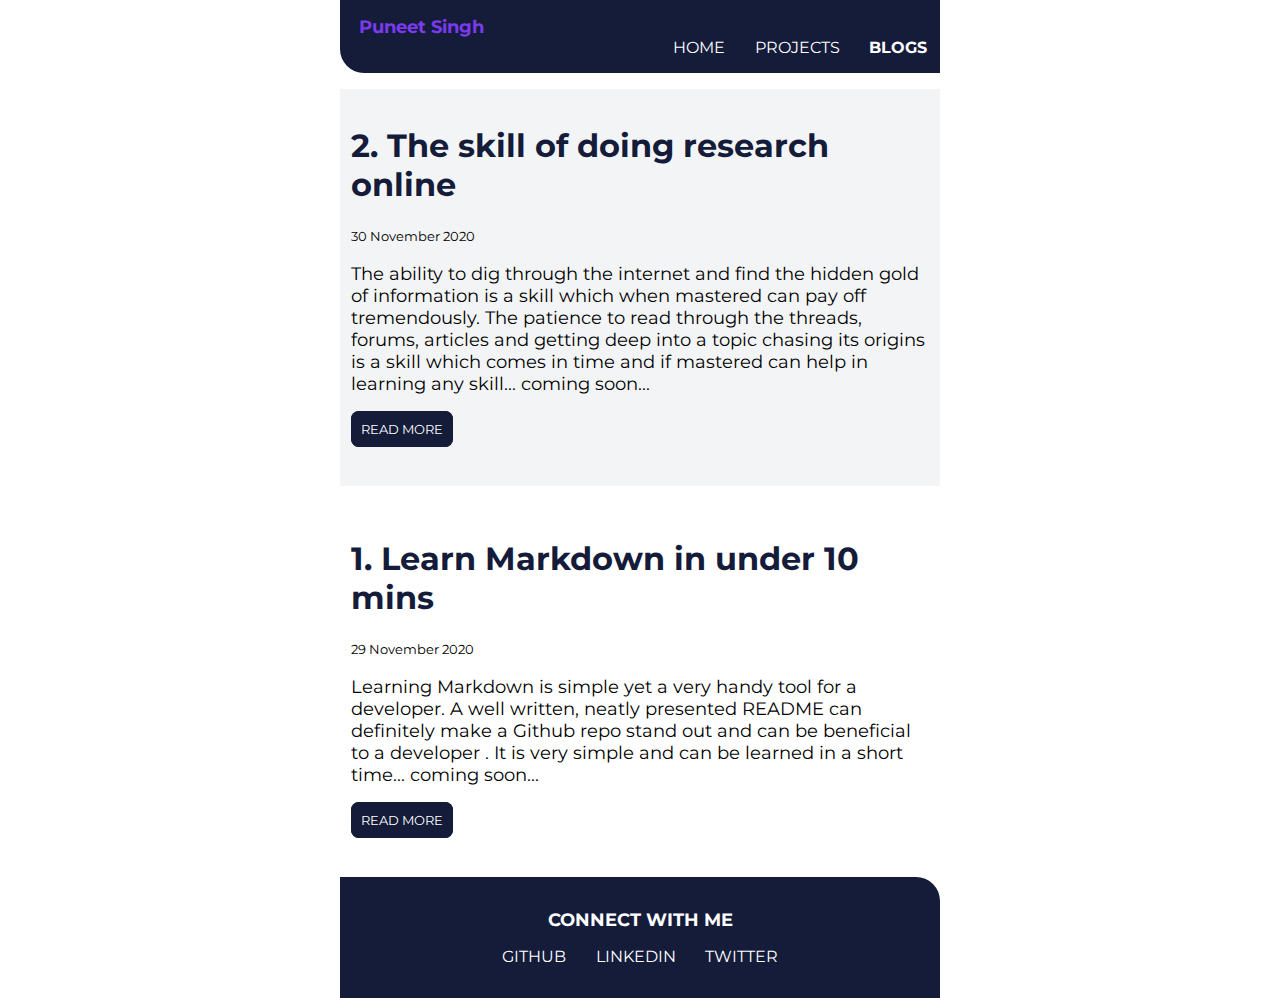
==== blogs.html @ 94b58c16 "Update blogs.html" ====
<!DOCTYPE html>
<html lang="en">

<head>
    <meta charset="UTF-8">
    <meta name="viewport" content="width=device-width, initial-scale=1.0">
    <title>Puneet Singh | Blogs</title>
    <link href="main.css" rel="stylesheet">
</head>

<body>

    <nav class="navigation">
        <div class="brand">
            <a href = "index.html" id="link-brand">Puneet Singh</a>
        </div>
        <ul>
            <li><a href = "index.html">home</a></li>
            <li><a href = "projects.html">projects</a></li>
            <li><a href = "blogs.html" class="active">blogs</a></li>
        </ul>
    </nav>
        <section class="section ow">
            <h1>2. The skill of doing research online</h1>
            <small>30 November 2020</small>
            <p>The ability to dig through the internet and find the hidden gold of information is a skill which when mastered can pay off tremendously. The patience to read through the threads, forums, articles and getting deep into a topic chasing its origins is a skill which comes in time and if mastered can help in learning any skill...
            coming soon...            
            </p>
            <a class="link link-primary" href="/">Read More</a>
        </section>
        <section class="section">
            <h1>1. Learn Markdown in under 10 mins</h1>
            <small>29 November 2020</small>
            <p>Learning Markdown is simple yet a very handy tool for a developer. A well written, neatly presented README can definitely make a Github repo stand out and can be beneficial to a developer . It is very simple and can be learned in a short time...
            coming soon...
            </p>
            <a class="link link-primary" href="/">Read More</a>
        </section>         

    <footer class="footer">
        <div class="footer-header">
            Connect with me
        </div>
        <ul>
            <li><a href = "https://github.com/puneetsingh99">github</a></li>
            <li><a href = "https://www.linkedin.com/in/puneet-singh-7b6990199/">linkedin</a></li>
            <li><a href = "https://twitter.com/puneet_333">twitter</a></li>
        </ul>
    </footer>
</body>
---- main.css ----
@import url('https://fonts.googleapis.com/css2?family=Montserrat:wght@400;700&display=swap');

:root {
    --primary: #141c3a;;
    --secondary: #7C3AED;
    --gray: #F3F4F6;
    --dark-gray:#6B7280;
}

body{
    font-family: 'Montserrat', sans-serif;
    max-width: 600px;
    margin: auto;
}

hr{
    margin: 2rem 0rem;
}

a {
    text-decoration: none;
    text-transform: uppercase;
}

ul{
    list-style: none;
    margin: 0px;
}

.active{
    font-weight: bold;
}
/* navigation */
.navigation{
    background-color: var(--primary);
    border-bottom-left-radius: 1.5rem;
    padding: 1rem 0rem;
}

#link-brand{
    text-transform: capitalize;
    font-weight: bold;
    font-size: large;
    color: var(--secondary);
    padding-left:0.8rem;
    margin: 0.4rem;
}


.navigation ul {
    text-align: right;
}

.navigation li {
    display: inline-block;
    padding: 0rem 0.8rem;
    margin: 0px;
}

.navigation a{
    color: white;
    text-transform: uppercase;
}

/* hero */

.hero{
    padding: 2rem;
    padding-top: 4rem;
}

.hero img{
    display: block;
    width: 350px;
    margin: auto;

}

.hero .hero-heading{
    text-align: center;
    margin: auto;
    margin-bottom: 0.3rem;
    padding-top: 1rem;
    color: var(--dark-gray);
}

.hero .hero-heading .heading-inverted {
    color: var(--primary);
}

/* section */
.section{
    margin-top: 1rem;
    /* margin-bottom: 2rem; */
    padding: 1rem 0.7rem;
    padding-bottom: 2rem;
    padding-bottom: 3rem;
}
.section h1{
    color: var(--primary);
}

.section p{
    font-size: large;
    margin-bottom: 1.5rem;
}
.tech-logo img{

    width: 56px;
    margin: 2rem;
}
.ow{
    background-color: var(--gray);
}


.link{
    box-sizing: border-box;
    border-radius:0.5rem;
    padding: 0.5rem 0.5rem;
    font-size: small;
    border: 2px solid var(--primary);
    
}
.link-primary{
    
    background-color: var(--primary);
    margin-right: 1rem;
    color: white;
    
}
.link-secondary{
    color: var(--primary);
}



/* footer */
.footer{
    background-color: var(--primary);
    border-top-right-radius: 1.5rem;
    padding: 2rem 1rem;
}

.footer .footer-header{
    color: white;
    font-weight: bold;
    text-transform: uppercase;
    font-size: large;
    text-align: center;
    
}

.footer ul{
    padding-inline-start: 0px;
    text-align: center;
}

.footer li{
    display: inline-block;
    margin-top: 1rem;
    padding: 0rem 0.8rem;
}

.footer a{
    color: white;
}
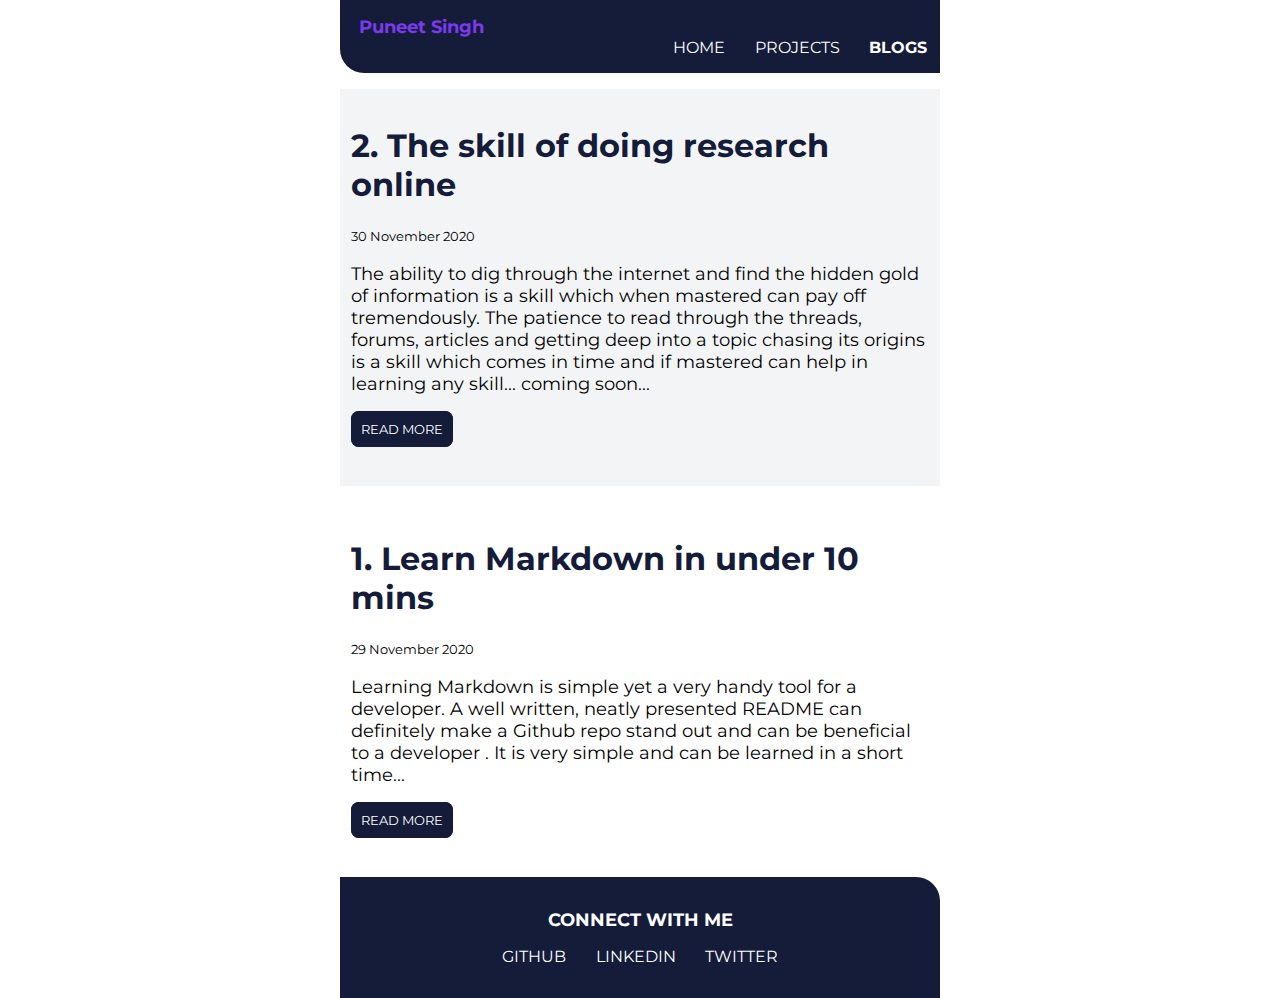
==== commit 8646b612: "Added blog 1" ====
--- a/blogs.html
+++ b/blogs.html
@@ -32,9 +32,8 @@
             <h1>1. Learn Markdown in under 10 mins</h1>
             <small>29 November 2020</small>
             <p>Learning Markdown is simple yet a very handy tool for a developer. A well written, neatly presented README can definitely make a Github repo stand out and can be beneficial to a developer . It is very simple and can be learned in a short time...
-            coming soon...
             </p>
-            <a class="link link-primary" href="/">Read More</a>
+            <a class="link link-primary" href="blogs/blog-markdown.md">Read More</a>
         </section>         
 
     <footer class="footer">
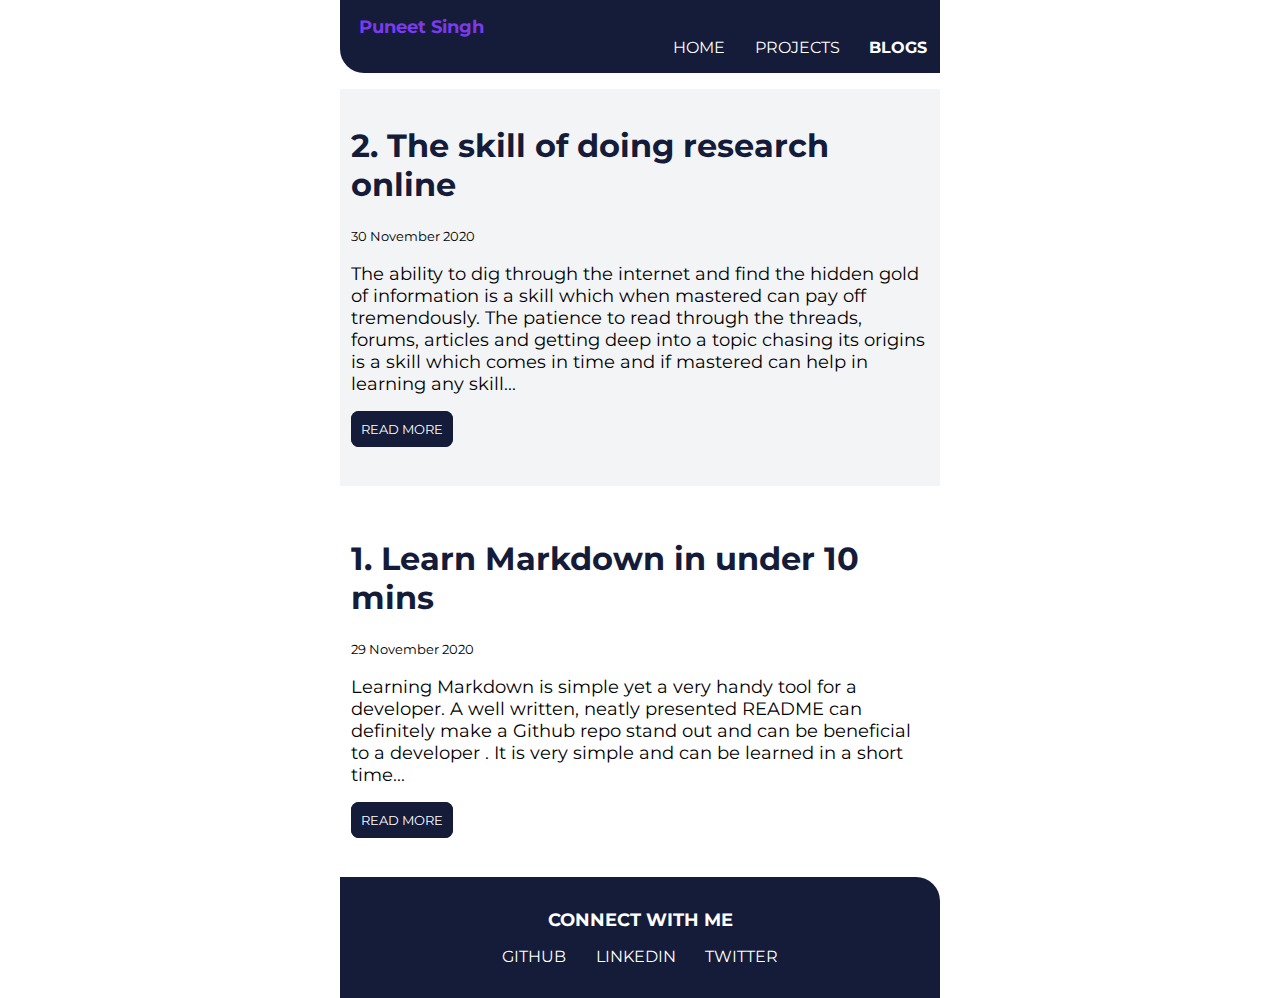
==== commit d303e5fa: "Added blog-2" ====
--- a/blogs.html
+++ b/blogs.html
@@ -23,8 +23,7 @@
         <section class="section ow">
             <h1>2. The skill of doing research online</h1>
             <small>30 November 2020</small>
-            <p>The ability to dig through the internet and find the hidden gold of information is a skill which when mastered can pay off tremendously. The patience to read through the threads, forums, articles and getting deep into a topic chasing its origins is a skill which comes in time and if mastered can help in learning any skill...
-            coming soon...            
+            <p>The ability to dig through the internet and find the hidden gold of information is a skill which when mastered can pay off tremendously. The patience to read through the threads, forums, articles and getting deep into a topic chasing its origins is a skill which comes in time and if mastered can help in learning any skill...           
             </p>
             <a class="link link-primary" href="/">Read More</a>
         </section>
@@ -33,7 +32,7 @@
             <small>29 November 2020</small>
             <p>Learning Markdown is simple yet a very handy tool for a developer. A well written, neatly presented README can definitely make a Github repo stand out and can be beneficial to a developer . It is very simple and can be learned in a short time...
             </p>
-            <a class="link link-primary" href="blogs/blog-markdown.md">Read More</a>
+            <a class="link link-primary" href="https://github.com/puneetsingh99/portfolio-puneetsingh/blob/main/blogs/blog-markdown.md">Read More</a>
         </section>         
 
     <footer class="footer">
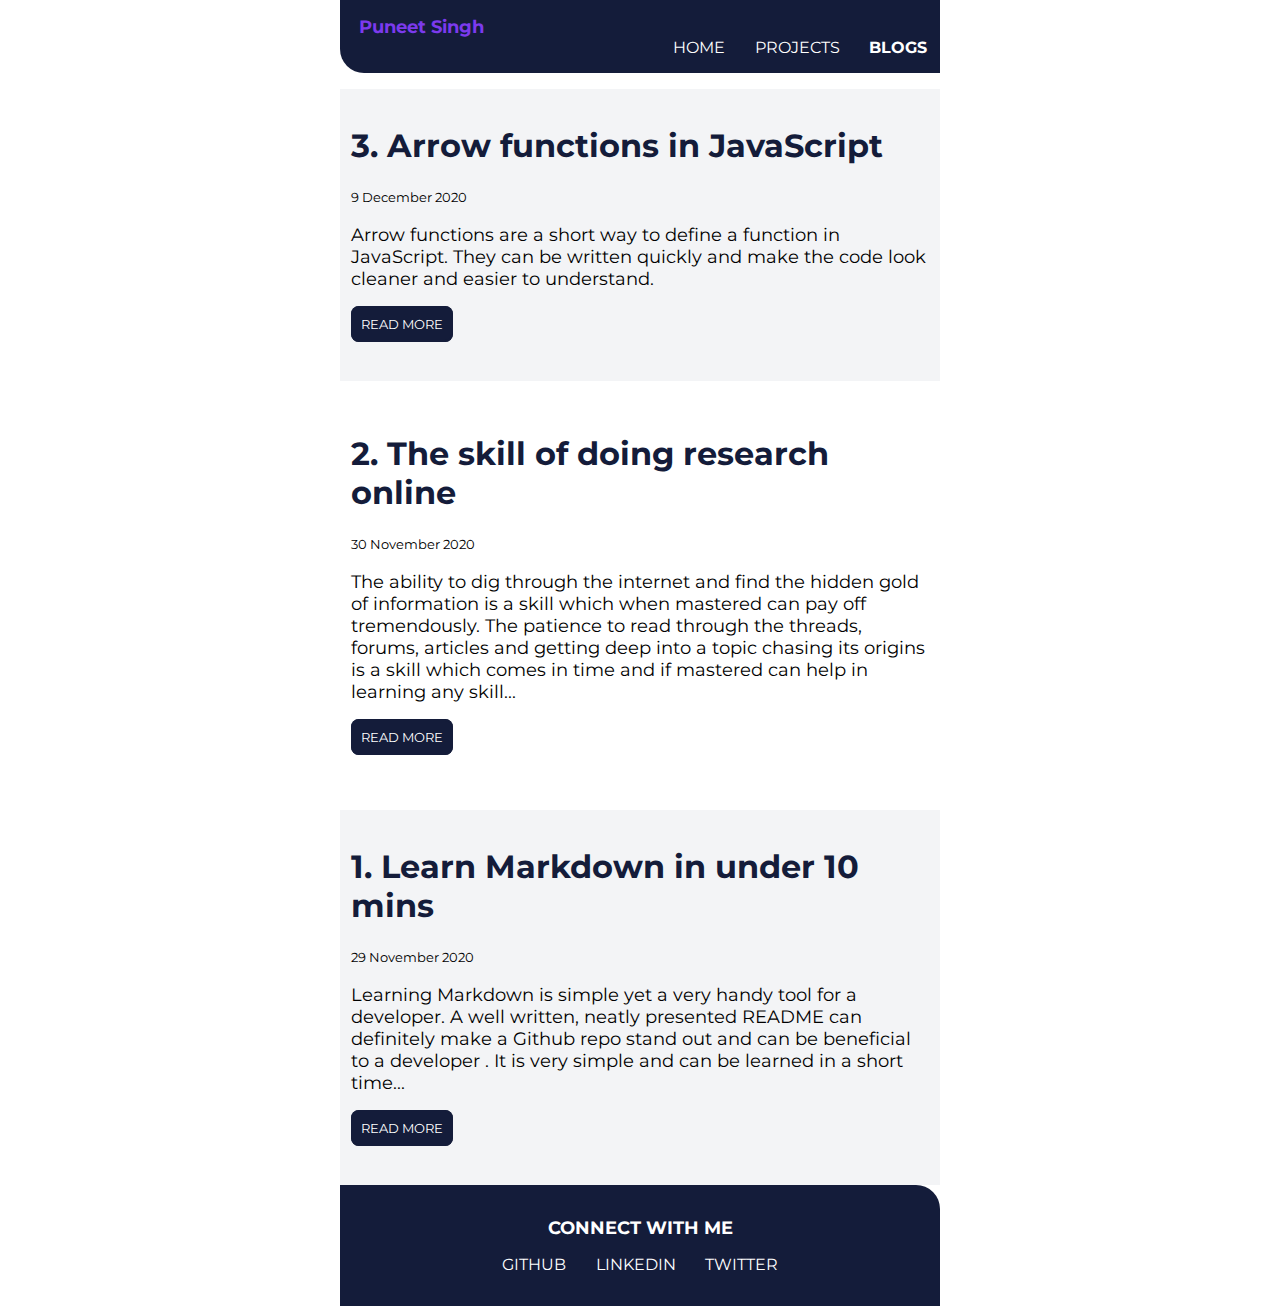
==== commit ea7e680e: "Added projects and blogs" ====
--- a/blogs.html
+++ b/blogs.html
@@ -21,13 +21,20 @@
         </ul>
     </nav>
         <section class="section ow">
+            <h1>3. Arrow functions in JavaScript </h1>
+            <small>9 December 2020</small>
+            <p>Arrow functions are a short way to define a function in JavaScript. They can be written quickly and make the code look cleaner and easier to understand.           
+            </p>
+            <a class="link link-primary" href="https://puneetsingh99.medium.com/arrow-functions-in-javascript-373b76e58be3">Read More</a>
+        </section>
+        <section class="section">
             <h1>2. The skill of doing research online</h1>
             <small>30 November 2020</small>
             <p>The ability to dig through the internet and find the hidden gold of information is a skill which when mastered can pay off tremendously. The patience to read through the threads, forums, articles and getting deep into a topic chasing its origins is a skill which comes in time and if mastered can help in learning any skill...           
             </p>
-            <a class="link link-primary" href="/">Read More</a>
+            <a class="link link-primary" href="https://puneetsingh99.medium.com/the-skill-of-doing-research-online-9fd31b05532c">Read More</a>
         </section>
-        <section class="section">
+        <section class="section ow">
             <h1>1. Learn Markdown in under 10 mins</h1>
             <small>29 November 2020</small>
             <p>Learning Markdown is simple yet a very handy tool for a developer. A well written, neatly presented README can definitely make a Github repo stand out and can be beneficial to a developer . It is very simple and can be learned in a short time...
@@ -42,7 +49,7 @@
         <ul>
             <li><a href = "https://github.com/puneetsingh99">github</a></li>
             <li><a href = "https://www.linkedin.com/in/puneet-singh-7b6990199/">linkedin</a></li>
-            <li><a href = "https://twitter.com/puneet_333">twitter</a></li>
+            <li><a href = "https://twitter.com/puneetsingh1999">twitter</a></li>
         </ul>
     </footer>
 </body>
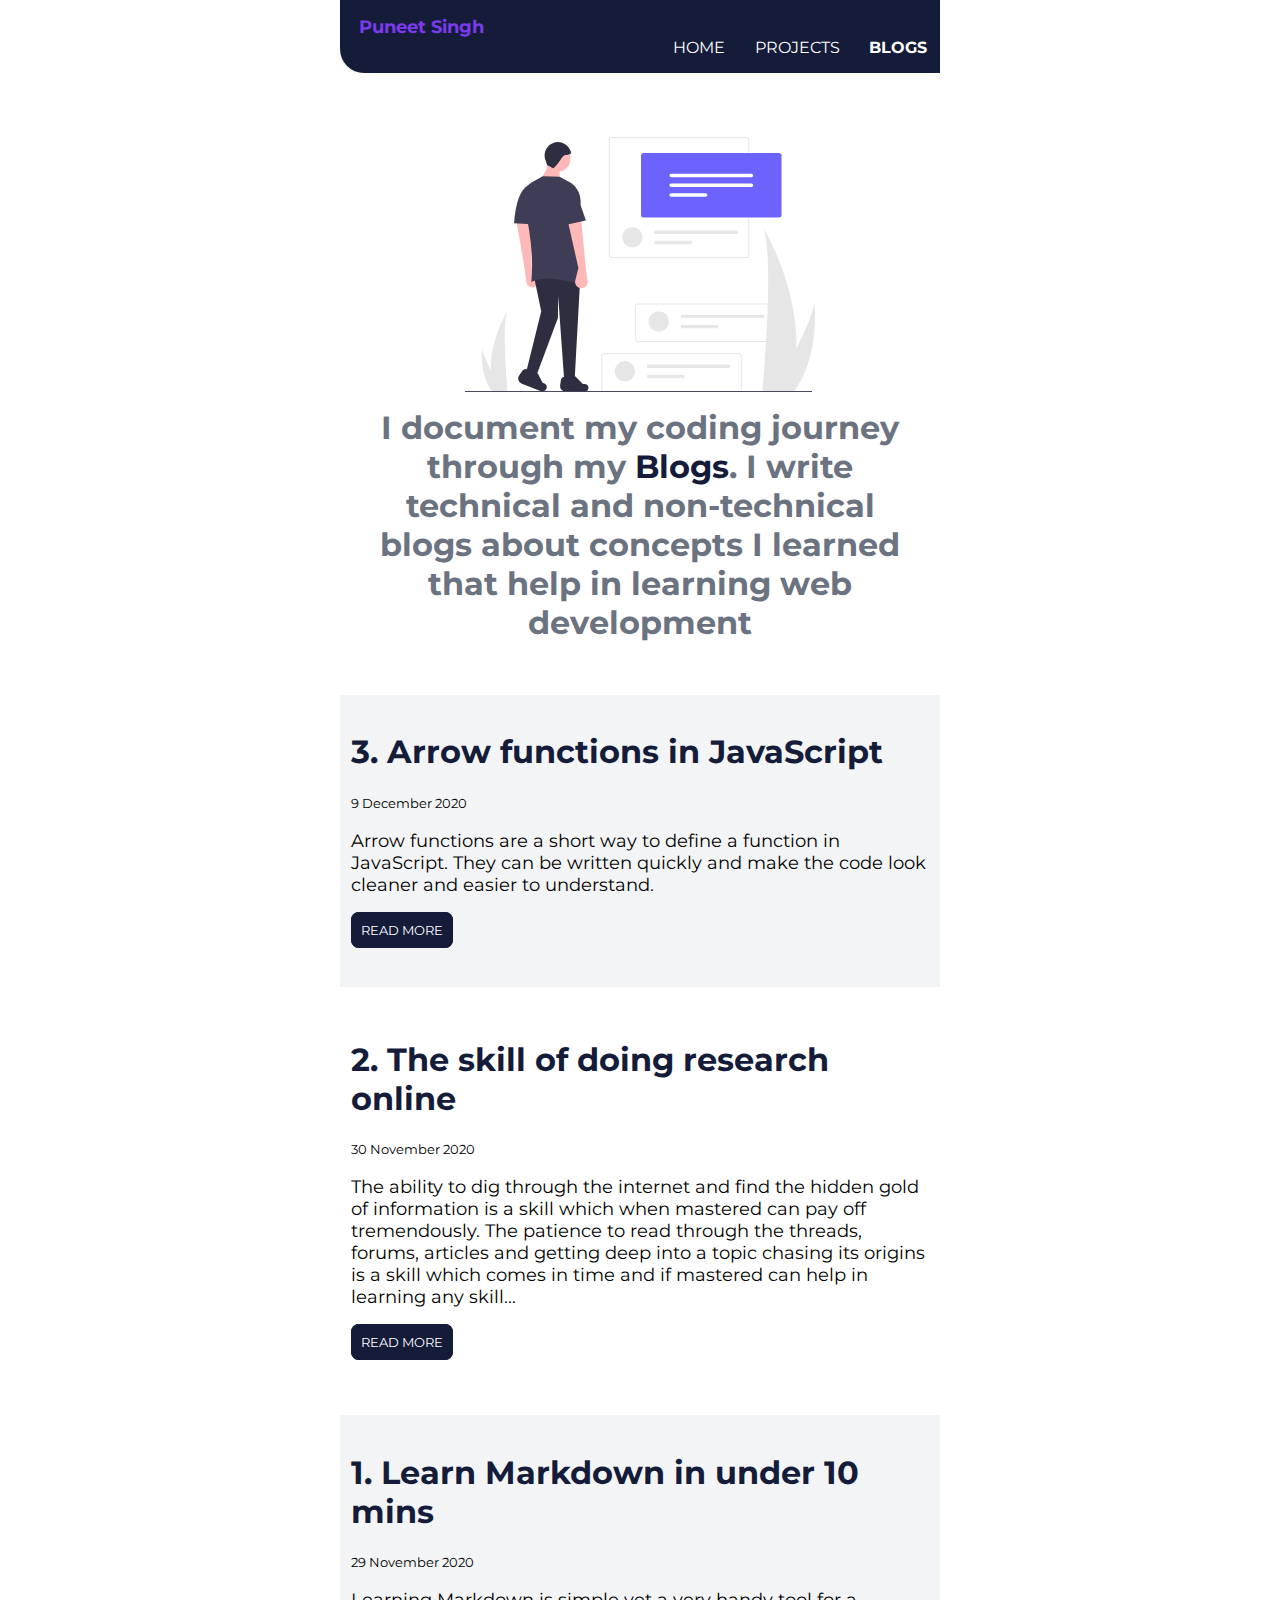
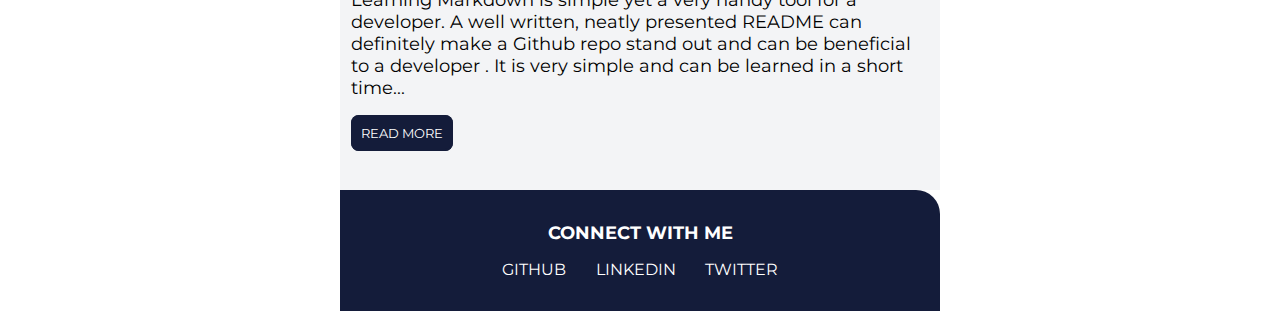
==== commit 86cb0d5d: "Added new projects, images and description" ====
--- a/blogs.html
+++ b/blogs.html
@@ -20,6 +20,10 @@
             <li><a href = "blogs.html" class="active">blogs</a></li>
         </ul>
     </nav>
+        <header class="hero">
+            <img src="/img/blog.svg"/>
+            <h1 class="hero-heading">I document my coding journey through my <span class="heading-inverted"> Blogs</span>. I write technical and non-technical blogs about concepts I learned that help in learning web development</h1>
+        </header>
         <section class="section ow">
             <h1>3. Arrow functions in JavaScript </h1>
             <small>9 December 2020</small>
@@ -39,7 +43,7 @@
             <small>29 November 2020</small>
             <p>Learning Markdown is simple yet a very handy tool for a developer. A well written, neatly presented README can definitely make a Github repo stand out and can be beneficial to a developer . It is very simple and can be learned in a short time...
             </p>
-            <a class="link link-primary" href="https://github.com/puneetsingh99/portfolio-puneetsingh/blob/main/blogs/blog-markdown.md">Read More</a>
+            <a class="link link-primary" href="https://puneetsingh99.medium.com/learn-markdown-in-under-10-minutes-864dfd35f324">Read More</a>
         </section>         
 
     <footer class="footer">
